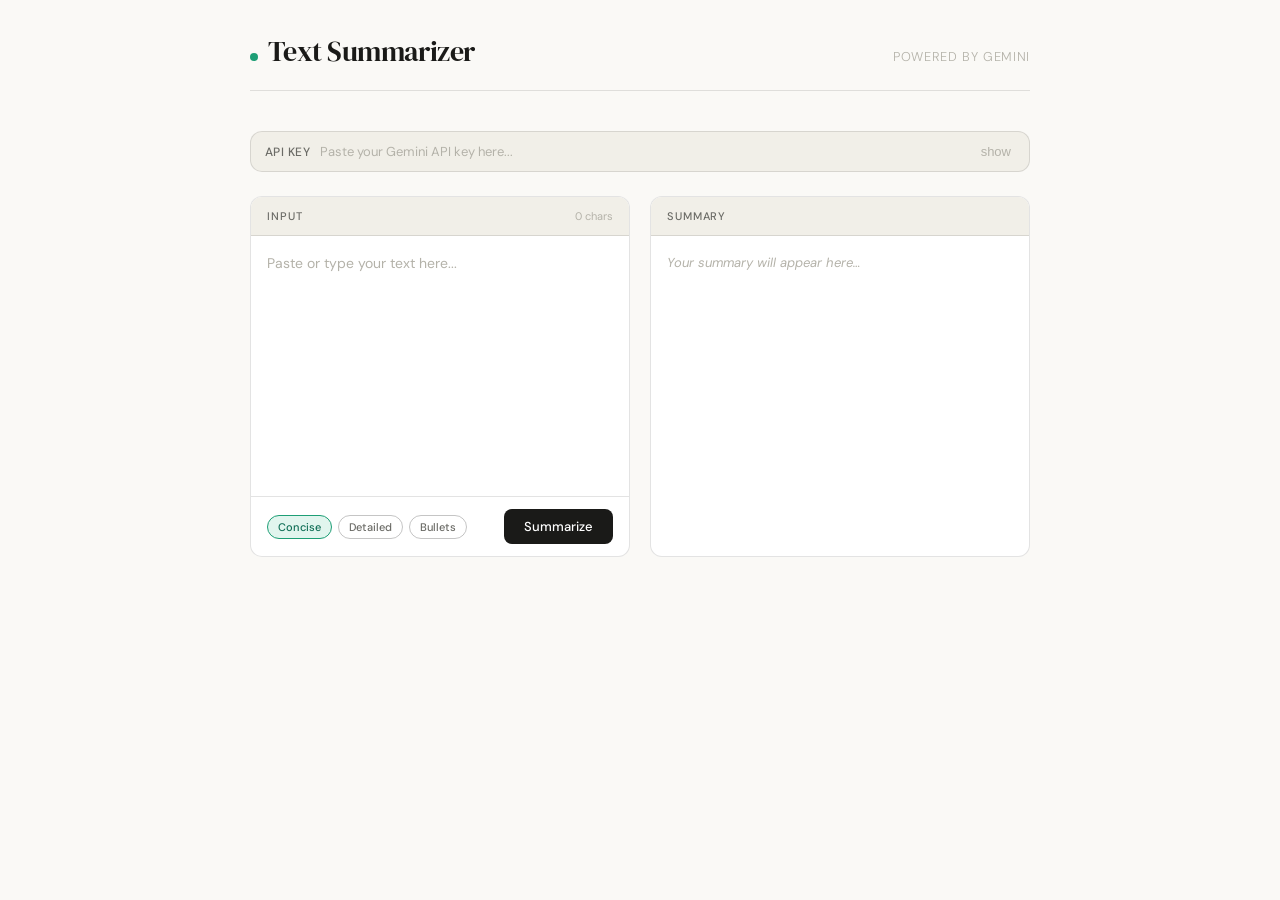
==== index.html @ abd0f966 "Add files via upload" ====
<!DOCTYPE html>
<html lang="en">
<head>
  <meta charset="UTF-8">
  <meta name="viewport" content="width=device-width, initial-scale=1.0">
  <title>Text Summarizer</title>
  <link href="https://fonts.googleapis.com/css2?family=DM+Serif+Display:ital@0;1&family=DM+Sans:wght@300;400;500&display=swap" rel="stylesheet">
  <style>
    *, *::before, *::after { box-sizing: border-box; margin: 0; padding: 0; }

    :root {
      --ink: #1a1a18;
      --ink-muted: #6b6b66;
      --ink-faint: #b4b2a9;
      --surface: #faf9f6;
      --panel: #f1efe8;
      --border: rgba(26,26,24,0.12);
      --border-strong: rgba(26,26,24,0.25);
      --accent: #1D9E75;
      --accent-light: #E1F5EE;
      --accent-dark: #0F6E56;
      --danger: #D85A30;
      --radius: 12px;
    }

    body {
      font-family: 'DM Sans', sans-serif;
      background: var(--surface);
      color: var(--ink);
      min-height: 100vh;
      padding: 2rem 1rem 4rem;
    }

    .page-wrap {
      max-width: 780px;
      margin: 0 auto;
    }

    header {
      display: flex;
      align-items: baseline;
      gap: 10px;
      margin-bottom: 2.5rem;
      padding-bottom: 1.25rem;
      border-bottom: 0.5px solid var(--border);
    }

    .logo-dot {
      width: 8px; height: 8px;
      border-radius: 50%;
      background: var(--accent);
      flex-shrink: 0;
      margin-bottom: 4px;
    }

    h1 {
      font-family: 'DM Serif Display', serif;
      font-size: 1.75rem;
      font-weight: 400;
      letter-spacing: -0.02em;
      color: var(--ink);
    }

    .tagline {
      margin-left: auto;
      font-size: 0.8rem;
      color: var(--ink-faint);
      font-weight: 300;
      letter-spacing: 0.05em;
      text-transform: uppercase;
    }

    .api-bar {
      display: flex;
      align-items: center;
      gap: 10px;
      margin-bottom: 1.5rem;
      background: var(--panel);
      border: 0.5px solid var(--border);
      border-radius: var(--radius);
      padding: 10px 14px;
    }

    .api-bar label {
      font-size: 12px;
      font-weight: 500;
      color: var(--ink-muted);
      white-space: nowrap;
      letter-spacing: 0.04em;
      text-transform: uppercase;
    }

    .api-bar input {
      flex: 1;
      border: none;
      background: transparent;
      font-family: 'DM Sans', monospace;
      font-size: 13px;
      color: var(--ink);
      outline: none;
      min-width: 0;
    }

    .api-bar input::placeholder { color: var(--ink-faint); }

    .toggle-eye {
      background: none;
      border: none;
      cursor: pointer;
      color: var(--ink-faint);
      font-size: 13px;
      padding: 2px 4px;
      border-radius: 4px;
      transition: color 0.15s;
    }
    .toggle-eye:hover { color: var(--ink); }

    .layout {
      display: grid;
      grid-template-columns: 1fr 1fr;
      gap: 1.25rem;
    }

    @media (max-width: 580px) {
      .layout { grid-template-columns: 1fr; }
    }

    .panel {
      background: #fff;
      border: 0.5px solid var(--border);
      border-radius: var(--radius);
      overflow: hidden;
      display: flex;
      flex-direction: column;
    }

    .panel-head {
      display: flex;
      align-items: center;
      justify-content: space-between;
      padding: 12px 16px;
      border-bottom: 0.5px solid var(--border);
      background: var(--panel);
    }

    .panel-head h2 {
      font-size: 11px;
      font-weight: 500;
      letter-spacing: 0.08em;
      text-transform: uppercase;
      color: var(--ink-muted);
    }

    .char-count {
      font-size: 11px;
      color: var(--ink-faint);
      font-variant-numeric: tabular-nums;
    }

    textarea {
      flex: 1;
      border: none;
      resize: none;
      font-family: 'DM Sans', sans-serif;
      font-size: 14px;
      line-height: 1.7;
      color: var(--ink);
      background: #fff;
      padding: 16px;
      outline: none;
      min-height: 260px;
    }

    textarea::placeholder { color: var(--ink-faint); }

    .output-body {
      flex: 1;
      padding: 16px;
      min-height: 260px;
      font-size: 14px;
      line-height: 1.75;
      color: var(--ink);
    }

    .output-placeholder {
      color: var(--ink-faint);
      font-style: italic;
      font-size: 13px;
    }

    .output-text { color: var(--ink); }

    .btn-row {
      padding: 12px 16px;
      border-top: 0.5px solid var(--border);
      display: flex;
      align-items: center;
      justify-content: space-between;
      gap: 8px;
    }

    .options-row {
      display: flex;
      gap: 6px;
    }

    .chip {
      font-size: 11px;
      font-weight: 500;
      padding: 4px 10px;
      border-radius: 20px;
      border: 0.5px solid var(--border-strong);
      background: transparent;
      color: var(--ink-muted);
      cursor: pointer;
      transition: all 0.15s;
      font-family: 'DM Sans', sans-serif;
    }

    .chip:hover { border-color: var(--accent); color: var(--accent); }
    .chip.active { background: var(--accent-light); border-color: var(--accent); color: var(--accent-dark); }

    .btn-summarize {
      display: flex;
      align-items: center;
      gap: 7px;
      background: var(--ink);
      color: #fff;
      border: none;
      border-radius: 8px;
      padding: 9px 20px;
      font-family: 'DM Sans', sans-serif;
      font-size: 13px;
      font-weight: 500;
      cursor: pointer;
      transition: background 0.15s, transform 0.1s;
      white-space: nowrap;
    }

    .btn-summarize:hover { background: #333; }
    .btn-summarize:active { transform: scale(0.98); }
    .btn-summarize:disabled { background: var(--ink-faint); cursor: not-allowed; transform: none; }

    .spinner {
      width: 12px; height: 12px;
      border: 1.5px solid rgba(255,255,255,0.4);
      border-top-color: #fff;
      border-radius: 50%;
      animation: spin 0.7s linear infinite;
      display: none;
    }
    .btn-summarize.loading .spinner { display: block; }
    .btn-summarize.loading .btn-label { opacity: 0.7; }

    @keyframes spin { to { transform: rotate(360deg); } }

    .copy-btn {
      background: none;
      border: 0.5px solid var(--border);
      border-radius: 6px;
      padding: 5px 10px;
      font-size: 11px;
      font-family: 'DM Sans', sans-serif;
      color: var(--ink-muted);
      cursor: pointer;
      transition: all 0.15s;
    }

    .copy-btn:hover { border-color: var(--accent); color: var(--accent); }

    .error-msg {
      display: none;
      font-size: 12px;
      color: var(--danger);
      padding: 8px 16px 0;
    }

    .error-msg.visible { display: block; }

    .status-dot {
      width: 6px; height: 6px;
      border-radius: 50%;
      background: var(--accent);
      display: inline-block;
      margin-right: 5px;
      animation: pulse 2s ease-in-out infinite;
    }

    @keyframes pulse {
      0%, 100% { opacity: 1; }
      50% { opacity: 0.3; }
    }
  </style>
</head>
<body>
  <div class="page-wrap">
    <header>
      <div class="logo-dot"></div>
      <h1>Text Summarizer</h1>
      <span class="tagline">Powered by Gemini</span>
    </header>

    <div class="api-bar">
      <label>API Key</label>
      <input type="password" id="apiKey" placeholder="Paste your Gemini API key here..." autocomplete="off" />
      <button class="toggle-eye" id="toggleEye" title="Show/hide key">show</button>
    </div>

    <div class="layout">
      <div class="panel">
        <div class="panel-head">
          <h2>Input</h2>
          <span class="char-count" id="charCount">0 chars</span>
        </div>
        <textarea id="inputText" placeholder="Paste or type your text here..."></textarea>
        <div class="btn-row">
          <div class="options-row">
            <button class="chip active" data-mode="concise">Concise</button>
            <button class="chip" data-mode="detailed">Detailed</button>
            <button class="chip" data-mode="bullets">Bullets</button>
          </div>
          <button class="btn-summarize" id="summarizeBtn">
            <div class="spinner"></div>
            <span class="btn-label">Summarize</span>
          </button>
        </div>
        <div class="error-msg" id="errorMsg"></div>
      </div>

      <div class="panel">
        <div class="panel-head">
          <h2>
            <span id="statusDot" style="display:none" class="status-dot"></span>
            Summary
          </h2>
          <button class="copy-btn" id="copyBtn" style="display:none">Copy</button>
        </div>
        <div class="output-body" id="outputBody">
          <p class="output-placeholder">Your summary will appear here…</p>
        </div>
      </div>
    </div>
  </div>

  <script>
    const inputEl = document.getElementById('inputText');
    const outputEl = document.getElementById('outputBody');
    const charCountEl = document.getElementById('charCount');
    const btn = document.getElementById('summarizeBtn');
    const errorEl = document.getElementById('errorMsg');
    const copyBtn = document.getElementById('copyBtn');
    const apiKeyEl = document.getElementById('apiKey');
    const toggleEye = document.getElementById('toggleEye');
    const statusDot = document.getElementById('statusDot');

    let activeMode = 'concise';

    inputEl.addEventListener('input', () => {
      const n = inputEl.value.length;
      charCountEl.textContent = n.toLocaleString() + ' chars';
    });

    document.querySelectorAll('.chip').forEach(chip => {
      chip.addEventListener('click', () => {
        document.querySelectorAll('.chip').forEach(c => c.classList.remove('active'));
        chip.classList.add('active');
        activeMode = chip.dataset.mode;
      });
    });

    toggleEye.addEventListener('click', () => {
      const isHidden = apiKeyEl.type === 'password';
      apiKeyEl.type = isHidden ? 'text' : 'password';
      toggleEye.textContent = isHidden ? 'hide' : 'show';
    });

    copyBtn.addEventListener('click', () => {
      const text = outputEl.innerText;
      navigator.clipboard.writeText(text).then(() => {
        copyBtn.textContent = 'Copied!';
        setTimeout(() => copyBtn.textContent = 'Copy', 1800);
      });
    });

    function getModePrompt(mode) {
      if (mode === 'concise') return 'Provide a concise 2-3 sentence summary of the following text. Be clear and capture the key point.';
      if (mode === 'detailed') return 'Provide a detailed summary of the following text in 4-6 sentences. Cover the main ideas, key details, and conclusion.';
      if (mode === 'bullets') return 'Summarize the following text as 4-6 clear bullet points. Each bullet should start with a dash (-) and capture one key idea.';
    }

    function renderOutput(text) {
      if (activeMode === 'bullets') {
        const lines = text.split('\n').filter(l => l.trim());
        outputEl.innerHTML = lines.map(line => {
          const clean = line.replace(/^[-*•]\s*/, '');
          return `<p style="display:flex;gap:8px;margin-bottom:10px"><span style="color:var(--accent);flex-shrink:0;font-weight:500">—</span><span>${clean}</span></p>`;
        }).join('');
      } else {
        outputEl.innerHTML = `<p class="output-text">${text.replace(/\n\n/g, '</p><p class="output-text" style="margin-top:10px">').replace(/\n/g, ' ')}</p>`;
      }
    }

    btn.addEventListener('click', async () => {
      const apiKey = apiKeyEl.value.trim();
      const text = inputEl.value.trim();

      errorEl.classList.remove('visible');

      if (!apiKey) {
        errorEl.textContent = 'Please enter your Gemini API key above.';
        errorEl.classList.add('visible');
        apiKeyEl.focus();
        return;
      }

      if (!text) {
        errorEl.textContent = 'Please enter some text to summarize.';
        errorEl.classList.add('visible');
        inputEl.focus();
        return;
      }

      if (text.length < 30) {
        errorEl.textContent = 'Text is too short to summarize — try something longer.';
        errorEl.classList.add('visible');
        return;
      }

      btn.disabled = true;
      btn.classList.add('loading');
      outputEl.innerHTML = `<p class="output-placeholder">Summarizing…</p>`;
      copyBtn.style.display = 'none';
      statusDot.style.display = 'none';

      const prompt = getModePrompt(activeMode) + '\n\nText:\n' + text;

      try {
        const res = await fetch(
          `https://generativelanguage.googleapis.com/v1beta/models/gemini-2.0-flash:generateContent?key=${apiKey}`,
          {
            method: 'POST',
            headers: { 'Content-Type': 'application/json' },
            body: JSON.stringify({
              contents: [{ parts: [{ text: prompt }] }],
              generationConfig: { temperature: 0.4, maxOutputTokens: 512 }
            })
          }
        );

        const data = await res.json();

        if (!res.ok) {
          const msg = data?.error?.message || `API error ${res.status}`;
          throw new Error(msg);
        }

        const summary = data?.candidates?.[0]?.content?.parts?.[0]?.text;
        if (!summary) throw new Error('No summary returned. Please try again.');

        renderOutput(summary.trim());
        copyBtn.style.display = 'block';
        statusDot.style.display = 'inline-block';

      } catch (err) {
        outputEl.innerHTML = `<p class="output-placeholder">Something went wrong.</p>`;
        errorEl.textContent = err.message;
        errorEl.classList.add('visible');
      } finally {
        btn.disabled = false;
        btn.classList.remove('loading');
      }
    });
  </script>
</body>
</html>
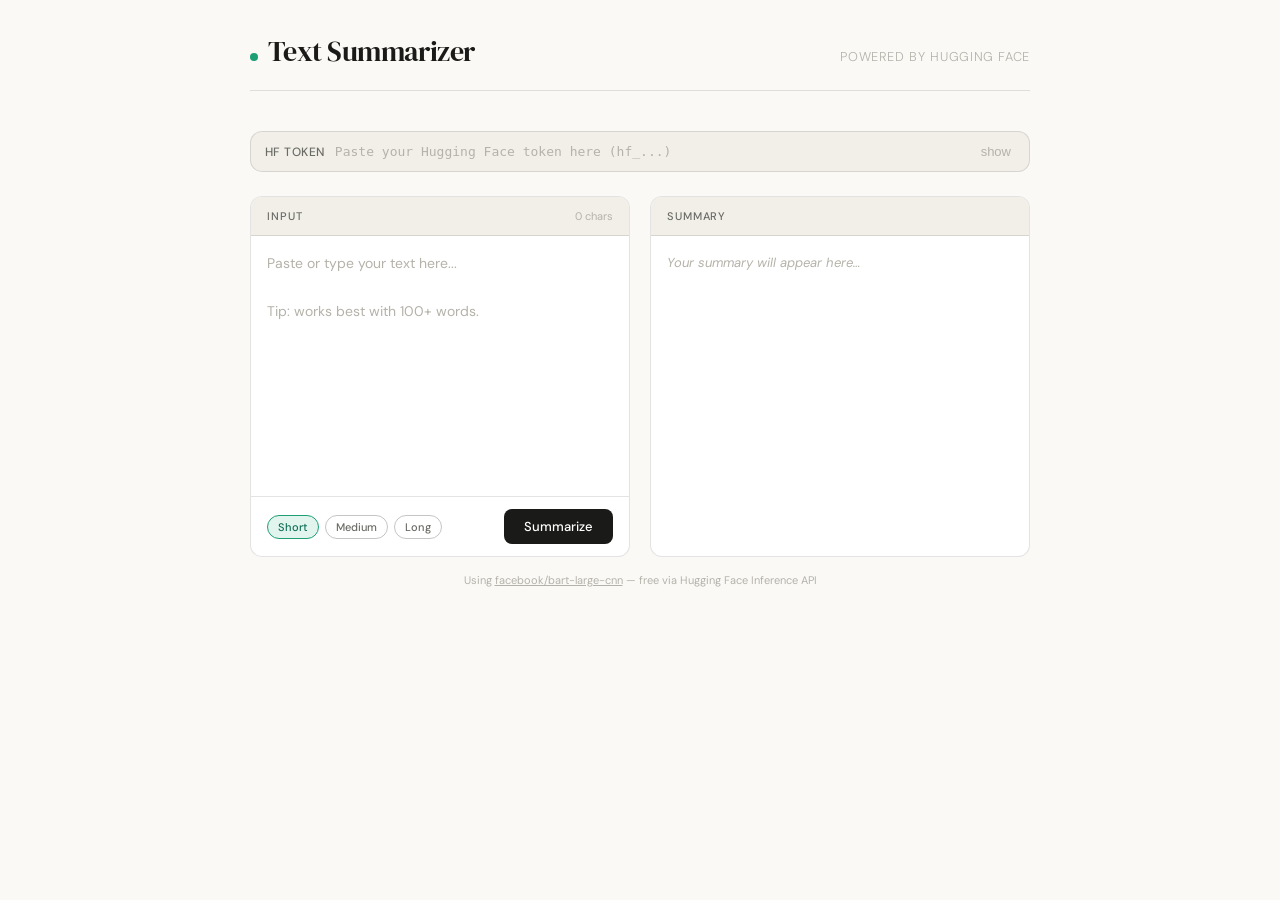
==== commit 7d464074: "Update index.html" ====
--- a/index.html
+++ b/index.html
@@ -7,289 +7,56 @@
   <link href="https://fonts.googleapis.com/css2?family=DM+Serif+Display:ital@0;1&family=DM+Sans:wght@300;400;500&display=swap" rel="stylesheet">
   <style>
     *, *::before, *::after { box-sizing: border-box; margin: 0; padding: 0; }
-
     :root {
-      --ink: #1a1a18;
-      --ink-muted: #6b6b66;
-      --ink-faint: #b4b2a9;
-      --surface: #faf9f6;
-      --panel: #f1efe8;
-      --border: rgba(26,26,24,0.12);
-      --border-strong: rgba(26,26,24,0.25);
-      --accent: #1D9E75;
-      --accent-light: #E1F5EE;
-      --accent-dark: #0F6E56;
-      --danger: #D85A30;
-      --radius: 12px;
+      --ink: #1a1a18; --ink-muted: #6b6b66; --ink-faint: #b4b2a9;
+      --surface: #faf9f6; --panel: #f1efe8;
+      --border: rgba(26,26,24,0.12); --border-strong: rgba(26,26,24,0.25);
+      --accent: #1D9E75; --accent-light: #E1F5EE; --accent-dark: #0F6E56;
+      --danger: #D85A30; --radius: 12px;
     }
-
-    body {
-      font-family: 'DM Sans', sans-serif;
-      background: var(--surface);
-      color: var(--ink);
-      min-height: 100vh;
-      padding: 2rem 1rem 4rem;
-    }
-
-    .page-wrap {
-      max-width: 780px;
-      margin: 0 auto;
-    }
-
-    header {
-      display: flex;
-      align-items: baseline;
-      gap: 10px;
-      margin-bottom: 2.5rem;
-      padding-bottom: 1.25rem;
-      border-bottom: 0.5px solid var(--border);
-    }
-
-    .logo-dot {
-      width: 8px; height: 8px;
-      border-radius: 50%;
-      background: var(--accent);
-      flex-shrink: 0;
-      margin-bottom: 4px;
-    }
-
-    h1 {
-      font-family: 'DM Serif Display', serif;
-      font-size: 1.75rem;
-      font-weight: 400;
-      letter-spacing: -0.02em;
-      color: var(--ink);
-    }
-
-    .tagline {
-      margin-left: auto;
-      font-size: 0.8rem;
-      color: var(--ink-faint);
-      font-weight: 300;
-      letter-spacing: 0.05em;
-      text-transform: uppercase;
-    }
-
-    .api-bar {
-      display: flex;
-      align-items: center;
-      gap: 10px;
-      margin-bottom: 1.5rem;
-      background: var(--panel);
-      border: 0.5px solid var(--border);
-      border-radius: var(--radius);
-      padding: 10px 14px;
-    }
-
-    .api-bar label {
-      font-size: 12px;
-      font-weight: 500;
-      color: var(--ink-muted);
-      white-space: nowrap;
-      letter-spacing: 0.04em;
-      text-transform: uppercase;
-    }
-
-    .api-bar input {
-      flex: 1;
-      border: none;
-      background: transparent;
-      font-family: 'DM Sans', monospace;
-      font-size: 13px;
-      color: var(--ink);
-      outline: none;
-      min-width: 0;
-    }
-
+    body { font-family: 'DM Sans', sans-serif; background: var(--surface); color: var(--ink); min-height: 100vh; padding: 2rem 1rem 4rem; }
+    .page-wrap { max-width: 780px; margin: 0 auto; }
+    header { display: flex; align-items: baseline; gap: 10px; margin-bottom: 2.5rem; padding-bottom: 1.25rem; border-bottom: 0.5px solid var(--border); }
+    .logo-dot { width: 8px; height: 8px; border-radius: 50%; background: var(--accent); flex-shrink: 0; margin-bottom: 4px; }
+    h1 { font-family: 'DM Serif Display', serif; font-size: 1.75rem; font-weight: 400; letter-spacing: -0.02em; }
+    .tagline { margin-left: auto; font-size: 0.8rem; color: var(--ink-faint); font-weight: 300; letter-spacing: 0.05em; text-transform: uppercase; }
+    .api-bar { display: flex; align-items: center; gap: 10px; margin-bottom: 1.5rem; background: var(--panel); border: 0.5px solid var(--border); border-radius: var(--radius); padding: 10px 14px; }
+    .api-bar label { font-size: 12px; font-weight: 500; color: var(--ink-muted); white-space: nowrap; letter-spacing: 0.04em; text-transform: uppercase; }
+    .api-bar input { flex: 1; border: none; background: transparent; font-family: monospace; font-size: 13px; color: var(--ink); outline: none; min-width: 0; }
     .api-bar input::placeholder { color: var(--ink-faint); }
-
-    .toggle-eye {
-      background: none;
-      border: none;
-      cursor: pointer;
-      color: var(--ink-faint);
-      font-size: 13px;
-      padding: 2px 4px;
-      border-radius: 4px;
-      transition: color 0.15s;
-    }
+    .toggle-eye { background: none; border: none; cursor: pointer; color: var(--ink-faint); font-size: 13px; padding: 2px 4px; border-radius: 4px; transition: color 0.15s; }
     .toggle-eye:hover { color: var(--ink); }
-
-    .layout {
-      display: grid;
-      grid-template-columns: 1fr 1fr;
-      gap: 1.25rem;
-    }
-
-    @media (max-width: 580px) {
-      .layout { grid-template-columns: 1fr; }
-    }
-
-    .panel {
-      background: #fff;
-      border: 0.5px solid var(--border);
-      border-radius: var(--radius);
-      overflow: hidden;
-      display: flex;
-      flex-direction: column;
-    }
-
-    .panel-head {
-      display: flex;
-      align-items: center;
-      justify-content: space-between;
-      padding: 12px 16px;
-      border-bottom: 0.5px solid var(--border);
-      background: var(--panel);
-    }
-
-    .panel-head h2 {
-      font-size: 11px;
-      font-weight: 500;
-      letter-spacing: 0.08em;
-      text-transform: uppercase;
-      color: var(--ink-muted);
-    }
-
-    .char-count {
-      font-size: 11px;
-      color: var(--ink-faint);
-      font-variant-numeric: tabular-nums;
-    }
-
-    textarea {
-      flex: 1;
-      border: none;
-      resize: none;
-      font-family: 'DM Sans', sans-serif;
-      font-size: 14px;
-      line-height: 1.7;
-      color: var(--ink);
-      background: #fff;
-      padding: 16px;
-      outline: none;
-      min-height: 260px;
-    }
-
+    .layout { display: grid; grid-template-columns: 1fr 1fr; gap: 1.25rem; }
+    @media (max-width: 580px) { .layout { grid-template-columns: 1fr; } }
+    .panel { background: #fff; border: 0.5px solid var(--border); border-radius: var(--radius); overflow: hidden; display: flex; flex-direction: column; }
+    .panel-head { display: flex; align-items: center; justify-content: space-between; padding: 12px 16px; border-bottom: 0.5px solid var(--border); background: var(--panel); }
+    .panel-head h2 { font-size: 11px; font-weight: 500; letter-spacing: 0.08em; text-transform: uppercase; color: var(--ink-muted); }
+    .char-count { font-size: 11px; color: var(--ink-faint); font-variant-numeric: tabular-nums; }
+    textarea { flex: 1; border: none; resize: none; font-family: 'DM Sans', sans-serif; font-size: 14px; line-height: 1.7; color: var(--ink); background: #fff; padding: 16px; outline: none; min-height: 260px; }
     textarea::placeholder { color: var(--ink-faint); }
-
-    .output-body {
-      flex: 1;
-      padding: 16px;
-      min-height: 260px;
-      font-size: 14px;
-      line-height: 1.75;
-      color: var(--ink);
-    }
-
-    .output-placeholder {
-      color: var(--ink-faint);
-      font-style: italic;
-      font-size: 13px;
-    }
-
-    .output-text { color: var(--ink); }
-
-    .btn-row {
-      padding: 12px 16px;
-      border-top: 0.5px solid var(--border);
-      display: flex;
-      align-items: center;
-      justify-content: space-between;
-      gap: 8px;
-    }
-
-    .options-row {
-      display: flex;
-      gap: 6px;
-    }
-
-    .chip {
-      font-size: 11px;
-      font-weight: 500;
-      padding: 4px 10px;
-      border-radius: 20px;
-      border: 0.5px solid var(--border-strong);
-      background: transparent;
-      color: var(--ink-muted);
-      cursor: pointer;
-      transition: all 0.15s;
-      font-family: 'DM Sans', sans-serif;
-    }
-
+    .output-body { flex: 1; padding: 16px; min-height: 260px; font-size: 14px; line-height: 1.75; color: var(--ink); }
+    .output-placeholder { color: var(--ink-faint); font-style: italic; font-size: 13px; }
+    .btn-row { padding: 12px 16px; border-top: 0.5px solid var(--border); display: flex; align-items: center; justify-content: space-between; gap: 8px; }
+    .options-row { display: flex; gap: 6px; }
+    .chip { font-size: 11px; font-weight: 500; padding: 4px 10px; border-radius: 20px; border: 0.5px solid var(--border-strong); background: transparent; color: var(--ink-muted); cursor: pointer; transition: all 0.15s; font-family: 'DM Sans', sans-serif; }
     .chip:hover { border-color: var(--accent); color: var(--accent); }
     .chip.active { background: var(--accent-light); border-color: var(--accent); color: var(--accent-dark); }
-
-    .btn-summarize {
-      display: flex;
-      align-items: center;
-      gap: 7px;
-      background: var(--ink);
-      color: #fff;
-      border: none;
-      border-radius: 8px;
-      padding: 9px 20px;
-      font-family: 'DM Sans', sans-serif;
-      font-size: 13px;
-      font-weight: 500;
-      cursor: pointer;
-      transition: background 0.15s, transform 0.1s;
-      white-space: nowrap;
-    }
-
+    .btn-summarize { display: flex; align-items: center; gap: 7px; background: var(--ink); color: #fff; border: none; border-radius: 8px; padding: 9px 20px; font-family: 'DM Sans', sans-serif; font-size: 13px; font-weight: 500; cursor: pointer; transition: background 0.15s, transform 0.1s; white-space: nowrap; }
     .btn-summarize:hover { background: #333; }
     .btn-summarize:active { transform: scale(0.98); }
     .btn-summarize:disabled { background: var(--ink-faint); cursor: not-allowed; transform: none; }
-
-    .spinner {
-      width: 12px; height: 12px;
-      border: 1.5px solid rgba(255,255,255,0.4);
-      border-top-color: #fff;
-      border-radius: 50%;
-      animation: spin 0.7s linear infinite;
-      display: none;
-    }
+    .spinner { width: 12px; height: 12px; border: 1.5px solid rgba(255,255,255,0.4); border-top-color: #fff; border-radius: 50%; animation: spin 0.7s linear infinite; display: none; }
     .btn-summarize.loading .spinner { display: block; }
     .btn-summarize.loading .btn-label { opacity: 0.7; }
-
     @keyframes spin { to { transform: rotate(360deg); } }
-
-    .copy-btn {
-      background: none;
-      border: 0.5px solid var(--border);
-      border-radius: 6px;
-      padding: 5px 10px;
-      font-size: 11px;
-      font-family: 'DM Sans', sans-serif;
-      color: var(--ink-muted);
-      cursor: pointer;
-      transition: all 0.15s;
-    }
-
+    .copy-btn { background: none; border: 0.5px solid var(--border); border-radius: 6px; padding: 5px 10px; font-size: 11px; font-family: 'DM Sans', sans-serif; color: var(--ink-muted); cursor: pointer; transition: all 0.15s; }
     .copy-btn:hover { border-color: var(--accent); color: var(--accent); }
-
-    .error-msg {
-      display: none;
-      font-size: 12px;
-      color: var(--danger);
-      padding: 8px 16px 0;
-    }
-
+    .error-msg { display: none; font-size: 12px; color: var(--danger); padding: 8px 16px 10px; }
     .error-msg.visible { display: block; }
-
-    .status-dot {
-      width: 6px; height: 6px;
-      border-radius: 50%;
-      background: var(--accent);
-      display: inline-block;
-      margin-right: 5px;
-      animation: pulse 2s ease-in-out infinite;
-    }
-
-    @keyframes pulse {
-      0%, 100% { opacity: 1; }
-      50% { opacity: 0.3; }
-    }
+    .status-dot { width: 6px; height: 6px; border-radius: 50%; background: var(--accent); display: inline-block; margin-right: 5px; animation: pulse 2s ease-in-out infinite; }
+    @keyframes pulse { 0%, 100% { opacity: 1; } 50% { opacity: 0.3; } }
+    .model-note { font-size: 11px; color: var(--ink-faint); margin-top: 1rem; text-align: center; }
+    .model-note a { color: var(--ink-faint); }
   </style>
 </head>
 <body>
@@ -297,13 +64,13 @@
     <header>
       <div class="logo-dot"></div>
       <h1>Text Summarizer</h1>
-      <span class="tagline">Powered by Gemini</span>
+      <span class="tagline">Powered by Hugging Face</span>
     </header>
 
     <div class="api-bar">
-      <label>API Key</label>
-      <input type="password" id="apiKey" placeholder="Paste your Gemini API key here..." autocomplete="off" />
-      <button class="toggle-eye" id="toggleEye" title="Show/hide key">show</button>
+      <label>HF Token</label>
+      <input type="password" id="apiKey" placeholder="Paste your Hugging Face token here (hf_...)" autocomplete="off" />
+      <button class="toggle-eye" id="toggleEye">show</button>
     </div>
 
     <div class="layout">
@@ -312,12 +79,12 @@
           <h2>Input</h2>
           <span class="char-count" id="charCount">0 chars</span>
         </div>
-        <textarea id="inputText" placeholder="Paste or type your text here..."></textarea>
+        <textarea id="inputText" placeholder="Paste or type your text here...&#10;&#10;Tip: works best with 100+ words."></textarea>
         <div class="btn-row">
           <div class="options-row">
-            <button class="chip active" data-mode="concise">Concise</button>
-            <button class="chip" data-mode="detailed">Detailed</button>
-            <button class="chip" data-mode="bullets">Bullets</button>
+            <button class="chip active" data-len="short">Short</button>
+            <button class="chip" data-len="medium">Medium</button>
+            <button class="chip" data-len="long">Long</button>
           </div>
           <button class="btn-summarize" id="summarizeBtn">
             <div class="spinner"></div>
@@ -340,6 +107,8 @@
         </div>
       </div>
     </div>
+
+    <p class="model-note">Using <a href="https://huggingface.co/facebook/bart-large-cnn" target="_blank">facebook/bart-large-cnn</a> — free via Hugging Face Inference API</p>
   </div>
 
   <script>
@@ -353,123 +122,101 @@
     const toggleEye = document.getElementById('toggleEye');
     const statusDot = document.getElementById('statusDot');
 
-    let activeMode = 'concise';
+    const MODEL = 'facebook/bart-large-cnn';
+    let activeLen = 'short';
+
+    const lengthParams = {
+      short:  { min_length: 30,  max_length: 80  },
+      medium: { min_length: 60,  max_length: 150 },
+      long:   { min_length: 100, max_length: 250 },
+    };
 
     inputEl.addEventListener('input', () => {
-      const n = inputEl.value.length;
-      charCountEl.textContent = n.toLocaleString() + ' chars';
+      charCountEl.textContent = inputEl.value.length.toLocaleString() + ' chars';
     });
 
     document.querySelectorAll('.chip').forEach(chip => {
       chip.addEventListener('click', () => {
         document.querySelectorAll('.chip').forEach(c => c.classList.remove('active'));
         chip.classList.add('active');
-        activeMode = chip.dataset.mode;
+        activeLen = chip.dataset.len;
       });
     });
 
     toggleEye.addEventListener('click', () => {
-      const isHidden = apiKeyEl.type === 'password';
-      apiKeyEl.type = isHidden ? 'text' : 'password';
-      toggleEye.textContent = isHidden ? 'hide' : 'show';
+      const hidden = apiKeyEl.type === 'password';
+      apiKeyEl.type = hidden ? 'text' : 'password';
+      toggleEye.textContent = hidden ? 'hide' : 'show';
     });
 
     copyBtn.addEventListener('click', () => {
-      const text = outputEl.innerText;
-      navigator.clipboard.writeText(text).then(() => {
+      navigator.clipboard.writeText(outputEl.innerText).then(() => {
         copyBtn.textContent = 'Copied!';
         setTimeout(() => copyBtn.textContent = 'Copy', 1800);
       });
     });
 
-    function getModePrompt(mode) {
-      if (mode === 'concise') return 'Provide a concise 2-3 sentence summary of the following text. Be clear and capture the key point.';
-      if (mode === 'detailed') return 'Provide a detailed summary of the following text in 4-6 sentences. Cover the main ideas, key details, and conclusion.';
-      if (mode === 'bullets') return 'Summarize the following text as 4-6 clear bullet points. Each bullet should start with a dash (-) and capture one key idea.';
-    }
-
-    function renderOutput(text) {
-      if (activeMode === 'bullets') {
-        const lines = text.split('\n').filter(l => l.trim());
-        outputEl.innerHTML = lines.map(line => {
-          const clean = line.replace(/^[-*•]\s*/, '');
-          return `<p style="display:flex;gap:8px;margin-bottom:10px"><span style="color:var(--accent);flex-shrink:0;font-weight:500">—</span><span>${clean}</span></p>`;
-        }).join('');
-      } else {
-        outputEl.innerHTML = `<p class="output-text">${text.replace(/\n\n/g, '</p><p class="output-text" style="margin-top:10px">').replace(/\n/g, ' ')}</p>`;
-      }
-    }
-
     btn.addEventListener('click', async () => {
-      const apiKey = apiKeyEl.value.trim();
+      const token = apiKeyEl.value.trim();
       const text = inputEl.value.trim();
 
       errorEl.classList.remove('visible');
 
-      if (!apiKey) {
-        errorEl.textContent = 'Please enter your Gemini API key above.';
-        errorEl.classList.add('visible');
-        apiKeyEl.focus();
-        return;
-      }
-
-      if (!text) {
-        errorEl.textContent = 'Please enter some text to summarize.';
-        errorEl.classList.add('visible');
-        inputEl.focus();
-        return;
-      }
-
-      if (text.length < 30) {
-        errorEl.textContent = 'Text is too short to summarize — try something longer.';
-        errorEl.classList.add('visible');
-        return;
-      }
+      if (!token) { showError('Please enter your Hugging Face token above.'); apiKeyEl.focus(); return; }
+      if (!token.startsWith('hf_')) { showError('Token should start with "hf_" — check your Hugging Face access token.'); return; }
+      if (!text) { showError('Please enter some text to summarize.'); inputEl.focus(); return; }
+      if (text.split(/\s+/).length < 20) { showError('Text is too short — please paste at least a paragraph.'); return; }
 
       btn.disabled = true;
       btn.classList.add('loading');
-      outputEl.innerHTML = `<p class="output-placeholder">Summarizing…</p>`;
+      outputEl.innerHTML = '<p class="output-placeholder">Summarizing\u2026 this may take a few seconds on first run.</p>';
       copyBtn.style.display = 'none';
       statusDot.style.display = 'none';
 
-      const prompt = getModePrompt(activeMode) + '\n\nText:\n' + text;
+      const params = lengthParams[activeLen];
 
       try {
-        const res = await fetch(
-          `https://generativelanguage.googleapis.com/v1beta/models/gemini-2.0-flash:generateContent?key=${apiKey}`,
-          {
-            method: 'POST',
-            headers: { 'Content-Type': 'application/json' },
-            body: JSON.stringify({
-              contents: [{ parts: [{ text: prompt }] }],
-              generationConfig: { temperature: 0.4, maxOutputTokens: 512 }
-            })
-          }
-        );
+        const res = await fetch(`https://api-inference.huggingface.co/models/${MODEL}`, {
+          method: 'POST',
+          headers: { 'Authorization': `Bearer ${token}`, 'Content-Type': 'application/json' },
+          body: JSON.stringify({
+            inputs: text,
+            parameters: { min_length: params.min_length, max_length: params.max_length, do_sample: false }
+          })
+        });
 
         const data = await res.json();
 
         if (!res.ok) {
-          const msg = data?.error?.message || `API error ${res.status}`;
+          const msg = data?.error || `API error ${res.status}`;
+          if (msg.toLowerCase().includes('loading')) throw new Error('Model is loading on HF servers \u2014 wait 20 seconds and try again.');
           throw new Error(msg);
         }
 
-        const summary = data?.candidates?.[0]?.content?.parts?.[0]?.text;
-        if (!summary) throw new Error('No summary returned. Please try again.');
-
-        renderOutput(summary.trim());
+        if (Array.isArray(data) && data[0]?.error?.includes('loading')) {
+          throw new Error('Model is loading \u2014 wait 20 seconds and try again.');
+        }
+
+        const summary = Array.isArray(data) ? data[0]?.summary_text : data?.summary_text;
+        if (!summary) throw new Error('No summary returned. The model may still be loading \u2014 please try again in 20 seconds.');
+
+        outputEl.innerHTML = `<p style="color:var(--ink);line-height:1.75">${summary}</p>`;
         copyBtn.style.display = 'block';
         statusDot.style.display = 'inline-block';
 
       } catch (err) {
-        outputEl.innerHTML = `<p class="output-placeholder">Something went wrong.</p>`;
-        errorEl.textContent = err.message;
-        errorEl.classList.add('visible');
+        outputEl.innerHTML = '<p class="output-placeholder">Could not generate summary.</p>';
+        showError(err.message);
       } finally {
         btn.disabled = false;
         btn.classList.remove('loading');
       }
     });
+
+    function showError(msg) {
+      errorEl.textContent = msg;
+      errorEl.classList.add('visible');
+    }
   </script>
 </body>
 </html>
